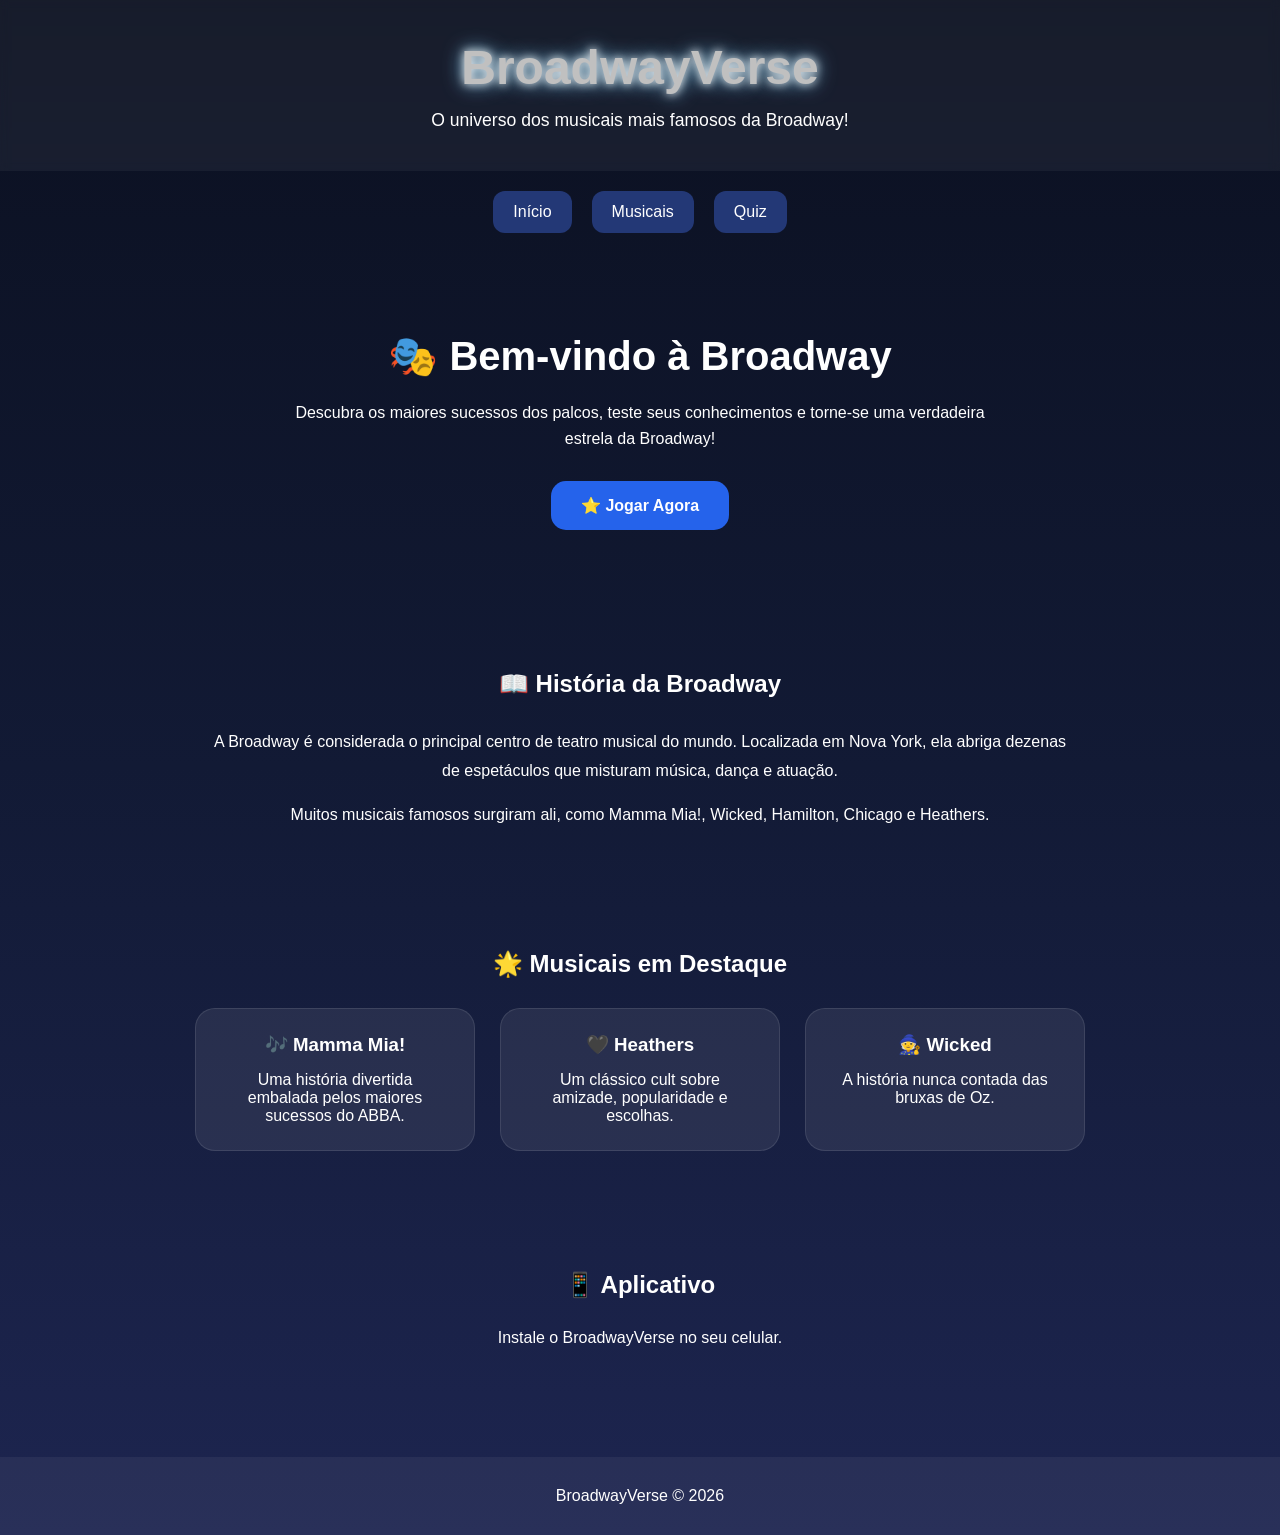
==== index.html @ 544c46d8 "Add files via upload" ====
<!DOCTYPE html>
<html lang="pt-BR">

<head>

    <!-- Configurações básicas -->
    <meta charset="UTF-8">
    <meta name="viewport" content="width=device-width, initial-scale=1.0">

    <!-- Nome do projeto -->
    <title>BroadwayVerse</title>

    <!-- CSS -->
    <link rel="stylesheet" href="style.css">

    <!-- PWA -->
    <link rel="manifest" href="manifest.json">

</head>

<body>

    <!-- Cabeçalho -->
    <header>

        <h1>BroadwayVerse</h1>

        <p>
            O universo dos musicais mais famosos da Broadway!
        </p>

    </header>

    <!-- Menu -->
    <nav>

        <a href="index.html">Início</a>
        <a href="musicais.html">Musicais</a>
        <a href="quiz.html">Quiz</a>

    </nav>

    <!-- Banner principal -->
    <section class="banner">

        <h2>🎭 Bem-vindo à Broadway</h2>

        <p>
            Descubra os maiores sucessos dos palcos,
            teste seus conhecimentos e torne-se uma
            verdadeira estrela da Broadway!
        </p>

        <a href="quiz.html" class="botao">
            ⭐ Jogar Agora
        </a>

    </section>

    <!-- História -->
    <section class="historia">

        <h2>📖 História da Broadway</h2>

        <p>
            A Broadway é considerada o principal centro
            de teatro musical do mundo. Localizada em
            Nova York, ela abriga dezenas de espetáculos
            que misturam música, dança e atuação.
        </p>

        <p>
            Muitos musicais famosos surgiram ali, como
            Mamma Mia!, Wicked, Hamilton, Chicago e
            Heathers.
        </p>

    </section>

    <!-- Destaques -->
    <section class="destaques">

        <h2>🌟 Musicais em Destaque</h2>

        <div class="cards">

            <div class="card">
                <h3>🎶 Mamma Mia!</h3>
                <p>
                    Uma história divertida embalada
                    pelos maiores sucessos do ABBA.
                </p>
            </div>

            <div class="card">
                <h3>🖤 Heathers</h3>
                <p>
                    Um clássico cult sobre amizade,
                    popularidade e escolhas.
                </p>
            </div>

            <div class="card">
                <h3>🧙 Wicked</h3>
                <p>
                    A história nunca contada das
                    bruxas de Oz.
                </p>
            </div>

        </div>

    </section>

    <!-- Download App -->
    <section class="download">

        <h2>📱 Aplicativo</h2>

        <p>
            Instale o BroadwayVerse no seu celular.
        </p>

        <button id="installBtn">
            📥 Baixar Aplicativo
        </button>

    </section>

    <!-- Rodapé -->
    <footer>

        <p>
            BroadwayVerse © 2026
        </p>

    </footer>

    <!-- Script principal -->
    <script src="script.js"></script>

</body>

</html>
---- style.css ----
/* ==========================
   CONFIGURAÇÕES GERAIS
========================== */

*{
    margin:0;
    padding:0;
    box-sizing:border-box;
}

body{
    font-family: Arial, Helvetica, sans-serif;

    background: linear-gradient(
        180deg,
        #0b1020,
        #121a35,
        #1d2550
    );

    color:white;

    min-height:100vh;
}

/* ==========================
   CABEÇALHO
========================== */

header{

    text-align:center;

    padding:40px 20px;

    background:rgba(255,255,255,0.05);

    backdrop-filter:blur(5px);

}

header h1{

    font-size:3rem;

    color:silver;

    text-shadow:
        0 0 10px #ffffff,
        0 0 20px #7dd3fc;

}

header p{

    margin-top:15px;

    font-size:1.1rem;

}

/* ==========================
   MENU
========================== */

nav{

    display:flex;

    justify-content:center;

    gap:20px;

    padding:20px;

}

nav a{

    text-decoration:none;

    color:white;

    background:#233876;

    padding:12px 20px;

    border-radius:12px;

    transition:0.3s;

}

nav a:hover{

    background:#3b82f6;

    transform:translateY(-3px);

}

/* ==========================
   BANNER
========================== */

.banner{

    text-align:center;

    padding:80px 20px;

}

.banner h2{

    font-size:2.5rem;

    margin-bottom:20px;

}

.banner p{

    max-width:700px;

    margin:auto;

    line-height:1.6;

}

.botao{

    display:inline-block;

    margin-top:30px;

    text-decoration:none;

    color:white;

    background:#2563eb;

    padding:15px 30px;

    border-radius:15px;

    transition:0.3s;

    font-weight:bold;

}

.botao:hover{

    transform:scale(1.05);

    box-shadow:
        0 0 20px #60a5fa;

}

/* ==========================
   SEÇÕES
========================== */

section{

    padding:60px 20px;

}

section h2{

    text-align:center;

    margin-bottom:30px;

}

/* ==========================
   CARDS
========================== */

.cards{

    display:flex;

    flex-wrap:wrap;

    justify-content:center;

    gap:25px;

}

.card{

    width:280px;

    background:rgba(255,255,255,0.08);

    border-radius:20px;

    padding:25px;

    text-align:center;

    transition:0.4s;

    border:1px solid rgba(255,255,255,0.1);

}

.card:hover{

    transform:translateY(-10px);

    box-shadow:
        0 0 25px #60a5fa;

}

.card h3{

    margin-bottom:15px;

}

/* ==========================
   HISTÓRIA
========================== */

.historia{

    max-width:900px;

    margin:auto;

    text-align:center;

}

.historia p{

    margin-top:15px;

    line-height:1.8;

}

/* ==========================
   DOWNLOAD
========================== */

.download{

    text-align:center;

}

#installBtn{

    margin-top:20px;

    background:#1d4ed8;

    color:white;

    border:none;

    padding:15px 30px;

    border-radius:15px;

    font-size:1rem;

    cursor:pointer;

    transition:0.3s;

}

#installBtn:hover{

    transform:scale(1.05);

    box-shadow:
        0 0 25px #60a5fa;

}

/* ==========================
   RODAPÉ
========================== */

footer{

    text-align:center;

    padding:30px;

    margin-top:50px;

    background:rgba(255,255,255,0.05);

}

/* ==========================
   BARRA DE XP
========================== */

.xp-container{

    width:90%;

    max-width:600px;

    margin:20px auto;

    background:#1e293b;

    border-radius:20px;

    overflow:hidden;

}

.xp-bar{

    width:0%;

    height:25px;

    background:linear-gradient(
        90deg,
        #60a5fa,
        #93c5fd
    );

    transition:1s;

}

/* ==========================
   MEDALHAS
========================== */

.medalha{

    font-size:2rem;

    margin:10px;

}

/* ==========================
   RESPONSIVIDADE
========================== */

@media(max-width:768px){

    .cards{

        flex-direction:column;

        align-items:center;

    }

    header h1{

        font-size:2rem;

    }

    .banner h2{

        font-size:2rem;

    }

}
/* ==========================
   POSTERS DOS MUSICAIS
========================== */

.poster{

    width:100%;

    height:350px;

    object-fit:cover;

    border-radius:15px;

    margin-bottom:15px;

    border:2px solid rgba(255,255,255,0.2);

}
/* ==========================
    Parte do quiz (botoes e cards )
    =========================== */

.quiz-box{

    max-width:800px;

    margin:auto;

    text-align:center;

}

#pergunta{

    margin-bottom:30px;

}

#respostas{

    display:flex;

    flex-direction:column;

    gap:15px;

}

.resposta-btn{

    padding:15px;

    border:none;

    border-radius:15px;

    cursor:pointer;

    background:#233876;

    color:white;

    font-size:1rem;

    transition:0.3s;

}

.resposta-btn:hover{

    background:#3b82f6;

    transform:scale(1.02);

}

#resultado{

    text-align:center;

    margin-top:20px;

    font-size:2rem;

}
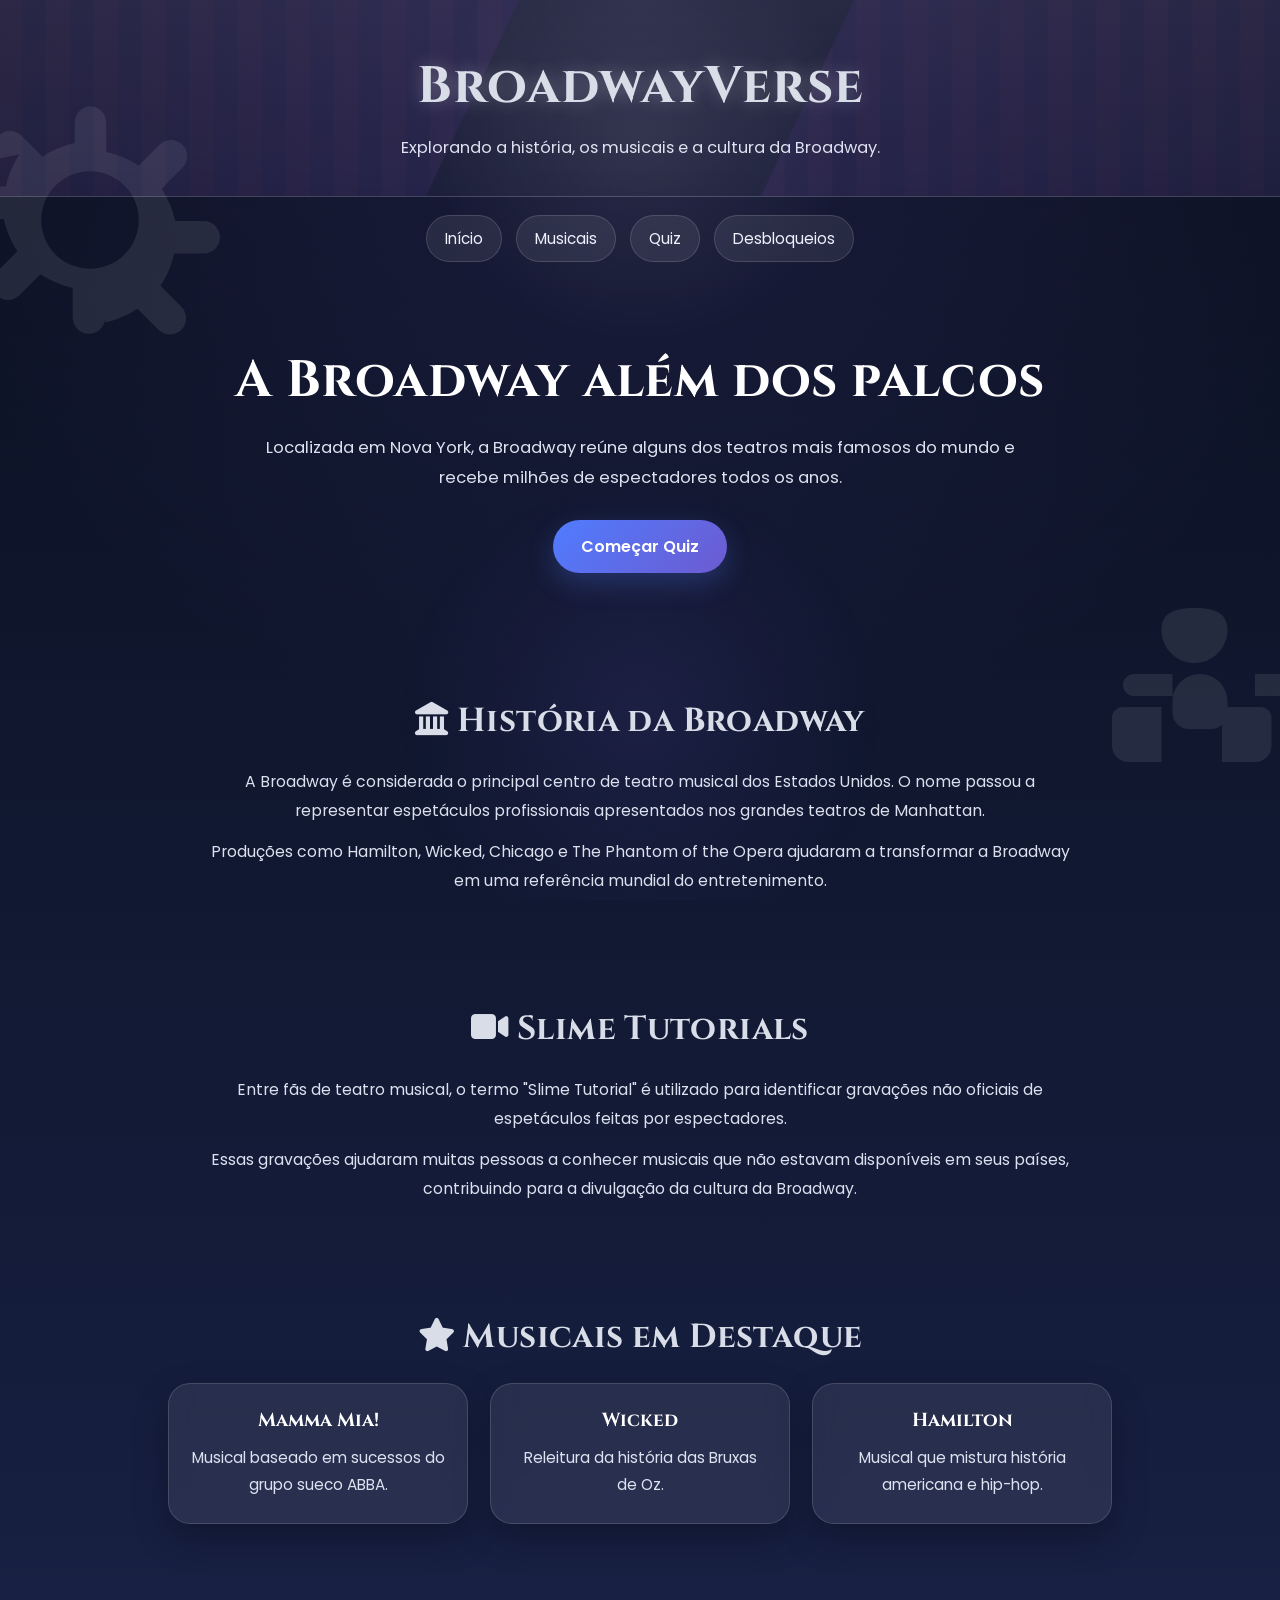
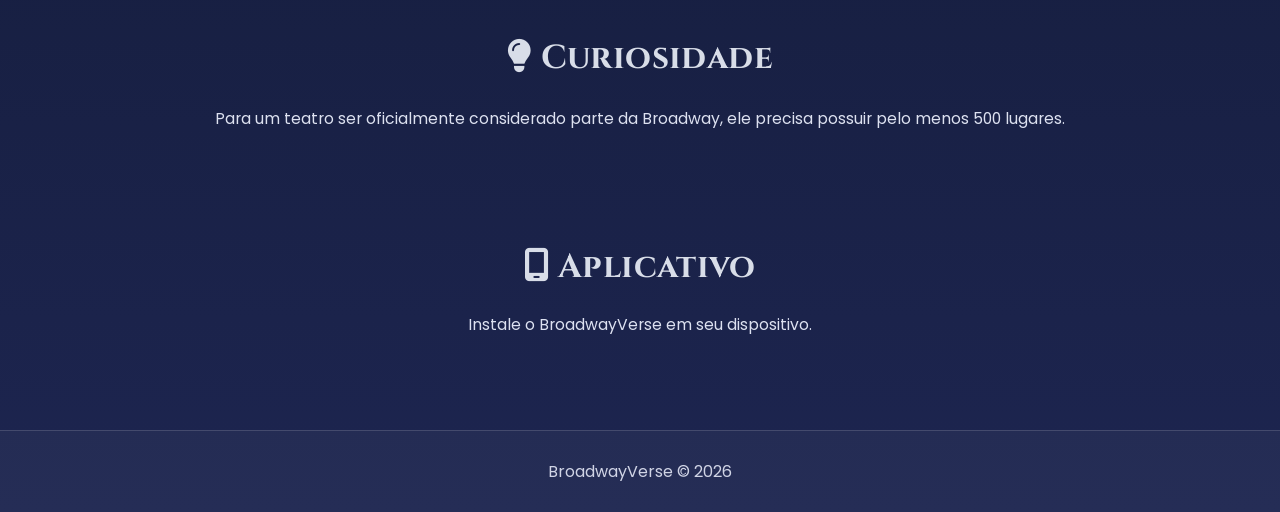
==== commit 9a896dba: "Add files via upload" ====
--- a/index.html
+++ b/index.html
@@ -1,14 +1,24 @@
 <!DOCTYPE html>
-<html lang="pt-BR">
-
+<html lang="en">
 <head>
-
-    <!-- Configurações básicas -->
     <meta charset="UTF-8">
     <meta name="viewport" content="width=device-width, initial-scale=1.0">
-
-    <!-- Nome do projeto -->
+    <title>Document</title>
+<head>
+
+    <!-- Configurações da página -->
+    <meta charset="UTF-8">
+    <meta name="viewport" content="width=device-width, initial-scale=1.0">
+
+    <!-- Título -->
     <title>BroadwayVerse</title>
+
+    <!-- Google Fonts -->
+    <link href="https://fonts.googleapis.com/css2?family=Cinzel:wght@400;600;700&family=Poppins:wght@300;400;500;600&display=swap" rel="stylesheet">
+
+    <!-- Font Awesome -->
+    <link rel="stylesheet"
+    href="https://cdnjs.cloudflare.com/ajax/libs/font-awesome/6.5.2/css/all.min.css">
 
     <!-- CSS -->
     <link rel="stylesheet" href="style.css">
@@ -20,39 +30,46 @@
 
 <body>
 
-    <!-- Cabeçalho -->
+    <!-- Elementos decorativos do fundo -->
+    <div class="fundo-teatro"></div>
+
+    <!-- Cabeçalho principal -->
     <header>
 
+        <div class="cortina-esquerda"></div>
+        <div class="cortina-direita"></div>
+
         <h1>BroadwayVerse</h1>
 
         <p>
-            O universo dos musicais mais famosos da Broadway!
+            Explorando a história, os musicais e a cultura da Broadway.
         </p>
 
     </header>
 
-    <!-- Menu -->
+    <!-- Navegação -->
     <nav>
 
         <a href="index.html">Início</a>
         <a href="musicais.html">Musicais</a>
         <a href="quiz.html">Quiz</a>
+        <a href="desbloqueios.html">Desbloqueios</a>
 
     </nav>
 
-    <!-- Banner principal -->
+    <!-- Banner -->
     <section class="banner">
 
-        <h2>🎭 Bem-vindo à Broadway</h2>
-
-        <p>
-            Descubra os maiores sucessos dos palcos,
-            teste seus conhecimentos e torne-se uma
-            verdadeira estrela da Broadway!
+        <h2>A Broadway além dos palcos</h2>
+
+        <p>
+            Localizada em Nova York, a Broadway reúne alguns dos
+            teatros mais famosos do mundo e recebe milhões de
+            espectadores todos os anos.
         </p>
 
         <a href="quiz.html" class="botao">
-            ⭐ Jogar Agora
+            Começar Quiz
         </a>
 
     </section>
@@ -60,19 +77,44 @@
     <!-- História -->
     <section class="historia">
 
-        <h2>📖 História da Broadway</h2>
-
-        <p>
-            A Broadway é considerada o principal centro
-            de teatro musical do mundo. Localizada em
-            Nova York, ela abriga dezenas de espetáculos
-            que misturam música, dança e atuação.
-        </p>
-
-        <p>
-            Muitos musicais famosos surgiram ali, como
-            Mamma Mia!, Wicked, Hamilton, Chicago e
-            Heathers.
+        <h2>
+            <i class="fa-solid fa-landmark"></i>
+            História da Broadway
+        </h2>
+
+        <p>
+            A Broadway é considerada o principal centro de teatro
+            musical dos Estados Unidos. O nome passou a representar
+            espetáculos profissionais apresentados nos grandes
+            teatros de Manhattan.
+        </p>
+
+        <p>
+            Produções como Hamilton, Wicked, Chicago e The Phantom
+            of the Opera ajudaram a transformar a Broadway em uma
+            referência mundial do entretenimento.
+        </p>
+
+    </section>
+
+    <!-- Slime Tutorials -->
+    <section class="historia">
+
+        <h2>
+            <i class="fa-solid fa-video"></i>
+            Slime Tutorials
+        </h2>
+
+        <p>
+            Entre fãs de teatro musical, o termo "Slime Tutorial"
+            é utilizado para identificar gravações não oficiais de
+            espetáculos feitas por espectadores.
+        </p>
+
+        <p>
+            Essas gravações ajudaram muitas pessoas a conhecer
+            musicais que não estavam disponíveis em seus países,
+            contribuindo para a divulgação da cultura da Broadway.
         </p>
 
     </section>
@@ -80,49 +122,76 @@
     <!-- Destaques -->
     <section class="destaques">
 
-        <h2>🌟 Musicais em Destaque</h2>
+        <h2>
+            <i class="fa-solid fa-star"></i>
+            Musicais em Destaque
+        </h2>
 
         <div class="cards">
 
             <div class="card">
-                <h3>🎶 Mamma Mia!</h3>
+
+                <h3>Mamma Mia!</h3>
+
                 <p>
-                    Uma história divertida embalada
-                    pelos maiores sucessos do ABBA.
+                    Musical baseado em sucessos do grupo sueco ABBA.
                 </p>
+
             </div>
 
             <div class="card">
-                <h3>🖤 Heathers</h3>
+
+                <h3>Wicked</h3>
+
                 <p>
-                    Um clássico cult sobre amizade,
-                    popularidade e escolhas.
+                    Releitura da história das Bruxas de Oz.
                 </p>
+
             </div>
 
             <div class="card">
-                <h3>🧙 Wicked</h3>
+
+                <h3>Hamilton</h3>
+
                 <p>
-                    A história nunca contada das
-                    bruxas de Oz.
+                    Musical que mistura história americana e hip-hop.
                 </p>
+
             </div>
 
         </div>
 
     </section>
 
-    <!-- Download App -->
+    <!-- Curiosidade -->
+    <section class="historia">
+
+        <h2>
+            <i class="fa-solid fa-lightbulb"></i>
+            Curiosidade
+        </h2>
+
+        <p>
+            Para um teatro ser oficialmente considerado parte da
+            Broadway, ele precisa possuir pelo menos 500 lugares.
+        </p>
+
+    </section>
+
+    <!-- Instalação -->
     <section class="download">
 
-        <h2>📱 Aplicativo</h2>
-
-        <p>
-            Instale o BroadwayVerse no seu celular.
+        <h2>
+            <i class="fa-solid fa-mobile-screen"></i>
+            Aplicativo
+        </h2>
+
+        <p>
+            Instale o BroadwayVerse em seu dispositivo.
         </p>
 
         <button id="installBtn">
-            📥 Baixar Aplicativo
+            Instalar Aplicativo
         </button>
 
     </section>
@@ -136,9 +205,18 @@
 
     </footer>
 
-    <!-- Script principal -->
+    <!-- Script -->
     <script src="script.js"></script>
 
-</body>
-
-</html>+    <script>
+
+    if("serviceWorker" in navigator){
+
+        navigator.serviceWorker.register(
+            "service-worker.js"
+        );
+
+    }
+
+    </script>
+</html>
--- a/style.css
+++ b/style.css
@@ -1,5 +1,24 @@
 /* ==========================
-   CONFIGURAÇÕES GERAIS
+   VARIÁVEIS GERAIS
+   Cores e fontes principais do projeto
+========================== */
+
+:root{
+    --fundo-escuro: #0b1020;
+    --fundo-meio: #121a35;
+    --fundo-claro: #1d2550;
+    --roxo: #6d5bd0;
+    --azul: #4f7cff;
+    --prata: #d8dde8;
+    --branco: #ffffff;
+    --texto: #eef2ff;
+    --cartao: rgba(255,255,255,0.08);
+    --borda: rgba(255,255,255,0.14);
+    --sombra: 0 14px 35px rgba(0,0,0,0.28);
+}
+
+/* ==========================
+   RESET BÁSICO
 ========================== */
 
 *{
@@ -8,55 +27,149 @@
     box-sizing:border-box;
 }
 
+html{
+    scroll-behavior:smooth;
+}
+
 body{
-    font-family: Arial, Helvetica, sans-serif;
-
-    background: linear-gradient(
-        180deg,
-        #0b1020,
-        #121a35,
-        #1d2550
-    );
-
-    color:white;
-
+    font-family:'Poppins', sans-serif;
+    background:
+        radial-gradient(circle at top, rgba(109,91,208,0.15), transparent 35%),
+        linear-gradient(180deg, var(--fundo-escuro), var(--fundo-meio), var(--fundo-claro));
+    color:var(--texto);
     min-height:100vh;
+    overflow-x:hidden;
+    position:relative;
+}
+
+/* ==========================
+   FUNDO DECORATIVO
+   Elementos opacos e flutuantes
+========================== */
+
+body::before,
+body::after{
+    content:"";
+    position:fixed;
+    inset:auto;
+    pointer-events:none;
+    opacity:0.09;
+    z-index:0;
+    background-repeat:no-repeat;
+    background-size:contain;
+}
+
+body::before{
+    top:10%;
+    left:-40px;
+    width:260px;
+    height:260px;
+    background-image:url("data:image/svg+xml,%3Csvg xmlns='http://www.w3.org/2000/svg' viewBox='0 0 512 512'%3E%3Cpath fill='%23ffffff' d='M256 32c17.7 0 32 14.3 32 32v58.3c22.8 4.9 44.4 14 63.6 26.9l41.2-41.2c12.5-12.5 32.8-12.5 45.3 0s12.5 32.8 0 45.3l-41.2 41.2c12.9 19.2 22 40.8 26.9 63.6H480c17.7 0 32 14.3 32 32s-14.3 32-32 32h-58.3c-4.9 22.8-14 44.4-26.9 63.6l41.2 41.2c12.5 12.5 12.5 32.8 0 45.3s-32.8 12.5-45.3 0l-41.2-41.2c-19.2 12.9-40.8 22-63.6 26.9V448c0 17.7-14.3 32-32 32s-32-14.3-32-32v-58.3c-22.8-4.9-44.4-14-63.6-26.9l-41.2 41.2c-12.5 12.5-32.8 12.5-45.3 0s-12.5-32.8 0-45.3l41.2-41.2c-12.9-19.2-22-40.8-26.9-63.6H32c-17.7 0-32-14.3-32-32s14.3-32 32-32h58.3c4.9-22.8 14-44.4 26.9-63.6L75.9 135.4c-12.5-12.5-12.5-32.8 0-45.3s32.8-12.5 45.3 0l41.2 41.2c19.2-12.9 40.8-22 63.6-26.9V64c0-17.7 14.3-32 32-32zm0 128a96 96 0 1 0 0 192 96 96 0 1 0 0-192z'/%3E%3C/svg%3E");
+    animation: flutuar 16s ease-in-out infinite;
+}
+
+body::after{
+    bottom:8%;
+    right:-30px;
+    width:220px;
+    height:220px;
+    background-image:url("data:image/svg+xml,%3Csvg xmlns='http://www.w3.org/2000/svg' viewBox='0 0 640 512'%3E%3Cpath fill='%23ffffff' d='M400 64c0 53-43 96-96 96S208 117 208 64s43-64 96-64 96 11 96 64zm-80 128c44.2 0 80 35.8 80 80v32c0 26.5-21.5 48-48 48h-64c-26.5 0-48-21.5-48-48v-32c0-44.2 35.8-80 80-80zm-224 32c0-17.7 14.3-32 32-32h112v64H128c-17.7 0-32-14.3-32-32zm384-32h112c17.7 0 32 14.3 32 32s-14.3 32-32 32H480v-64zm-96 96h112c17.7 0 32 14.3 32 32v80c0 26.5-21.5 48-48 48h-96v-160zm-176 0v160h-96c-26.5 0-48-21.5-48-48v-80c0-17.7 14.3-32 32-32h112z'/%3E%3C/svg%3E");
+    animation: flutuar 19s ease-in-out infinite reverse;
+}
+
+@keyframes flutuar{
+    0%,100%{ transform:translateY(0) rotate(0deg); }
+    50%{ transform:translateY(-18px) rotate(4deg); }
+}
+
+/* ==========================
+   FUNDO TEATRO
+   Camada suave para profundidade
+========================== */
+
+.fundo-teatro{
+    position:fixed;
+    inset:0;
+    background:
+        radial-gradient(circle at 50% 15%, rgba(255,255,255,0.08), transparent 22%),
+        radial-gradient(circle at 50% 80%, rgba(109,91,208,0.12), transparent 25%);
+    z-index:0;
+    pointer-events:none;
 }
 
 /* ==========================
    CABEÇALHO
+   Com cortinas laterais
 ========================== */
 
 header{
-
-    text-align:center;
-
-    padding:40px 20px;
-
-    background:rgba(255,255,255,0.05);
-
-    backdrop-filter:blur(5px);
-
+    position:relative;
+    z-index:1;
+    text-align:center;
+    padding:52px 20px 36px;
+    background:linear-gradient(180deg, rgba(255,255,255,0.08), rgba(255,255,255,0.03));
+    border-bottom:1px solid var(--borda);
+    overflow:hidden;
 }
 
 header h1{
-
-    font-size:3rem;
-
-    color:silver;
-
-    text-shadow:
-        0 0 10px #ffffff,
-        0 0 20px #7dd3fc;
-
+    font-family:'Cinzel', serif;
+    font-size:clamp(2rem, 4vw, 3.6rem);
+    color:var(--prata);
+    letter-spacing:1px;
+    text-shadow:0 0 18px rgba(255,255,255,0.28);
+    position:relative;
+    z-index:2;
 }
 
 header p{
-
-    margin-top:15px;
-
-    font-size:1.1rem;
-
+    margin-top:14px;
+    font-size:1.02rem;
+    color:rgba(238,242,255,0.92);
+    position:relative;
+    z-index:2;
+    max-width:760px;
+    margin-left:auto;
+    margin-right:auto;
+}
+
+.cortina-esquerda,
+.cortina-direita{
+    position:absolute;
+    top:0;
+    bottom:0;
+    width:52%;
+    background:
+        repeating-linear-gradient(
+            90deg,
+            rgba(146, 77, 191, 0.22) 0 24px,
+            rgba(89, 60, 153, 0.30) 24px 48px
+        );
+    filter:blur(0.2px);
+    z-index:1;
+    opacity:0.55;
+}
+
+.cortina-esquerda{
+    left:0;
+    clip-path:polygon(0 0, 100% 0, 86% 100%, 0 100%);
+    animation: abrirEsquerda 1.7s ease-out forwards;
+}
+
+.cortina-direita{
+    right:0;
+    clip-path:polygon(14% 0, 100% 0, 100% 100%, 0 100%);
+    animation: abrirDireita 1.7s ease-out forwards;
+}
+
+@keyframes abrirEsquerda{
+    from{ transform:translateX(0); }
+    to{ transform:translateX(-22%); }
+}
+
+@keyframes abrirDireita{
+    from{ transform:translateX(0); }
+    to{ transform:translateX(22%); }
 }
 
 /* ==========================
@@ -64,39 +177,55 @@
 ========================== */
 
 nav{
-
+    position:relative;
+    z-index:1;
     display:flex;
-
     justify-content:center;
-
-    gap:20px;
-
-    padding:20px;
-
+    flex-wrap:wrap;
+    gap:14px;
+    padding:18px 20px 8px;
 }
 
 nav a{
-
     text-decoration:none;
-
-    color:white;
-
-    background:#233876;
-
-    padding:12px 20px;
-
-    border-radius:12px;
-
-    transition:0.3s;
-
+    color:var(--texto);
+    background:rgba(255,255,255,0.08);
+    border:1px solid var(--borda);
+    padding:11px 18px;
+    border-radius:999px;
+    transition:0.25s ease;
+    font-size:0.95rem;
+    backdrop-filter:blur(8px);
 }
 
 nav a:hover{
-
-    background:#3b82f6;
-
-    transform:translateY(-3px);
-
+    transform:translateY(-2px);
+    background:rgba(111, 148, 255, 0.22);
+    border-color:rgba(145, 177, 255, 0.36);
+}
+
+/* ==========================
+   SEÇÕES
+========================== */
+
+section{
+    position:relative;
+    z-index:1;
+    padding:56px 20px;
+}
+
+section h2{
+    font-family:'Cinzel', serif;
+    font-size:clamp(1.5rem, 2.6vw, 2.2rem);
+    text-align:center;
+    margin-bottom:24px;
+    color:var(--prata);
+    letter-spacing:0.4px;
+}
+
+section h3{
+    font-family:'Cinzel', serif;
+    color:var(--branco);
 }
 
 /* ==========================
@@ -104,190 +233,254 @@
 ========================== */
 
 .banner{
-
-    text-align:center;
-
-    padding:80px 20px;
-
+    text-align:center;
+    padding:76px 20px 70px;
+    max-width:980px;
+    margin:0 auto;
 }
 
 .banner h2{
-
-    font-size:2.5rem;
-
-    margin-bottom:20px;
-
+    font-family:'Cinzel', serif;
+    font-size:clamp(2rem, 4vw, 3.3rem);
+    margin-bottom:18px;
+    color:var(--branco);
 }
 
 .banner p{
-
-    max-width:700px;
-
-    margin:auto;
-
-    line-height:1.6;
-
+    max-width:760px;
+    margin:0 auto;
+    line-height:1.8;
+    color:rgba(238,242,255,0.93);
+    font-size:1.03rem;
 }
 
 .botao{
-
     display:inline-block;
-
-    margin-top:30px;
-
+    margin-top:28px;
     text-decoration:none;
-
-    color:white;
-
-    background:#2563eb;
-
-    padding:15px 30px;
-
-    border-radius:15px;
-
-    transition:0.3s;
-
-    font-weight:bold;
-
+    color:var(--branco);
+    background:linear-gradient(135deg, #4f7cff, #6d5bd0);
+    padding:14px 28px;
+    border-radius:999px;
+    transition:0.25s ease;
+    font-weight:600;
+    box-shadow:0 10px 26px rgba(79,124,255,0.25);
 }
 
 .botao:hover{
-
-    transform:scale(1.05);
-
-    box-shadow:
-        0 0 20px #60a5fa;
-
-}
-
-/* ==========================
-   SEÇÕES
-========================== */
-
-section{
-
-    padding:60px 20px;
-
-}
-
-section h2{
-
-    text-align:center;
-
-    margin-bottom:30px;
-
+    transform:translateY(-2px);
+    box-shadow:0 14px 30px rgba(79,124,255,0.35);
+}
+
+/* ==========================
+   TEXTO CENTRAL
+========================== */
+
+.historia{
+    max-width:900px;
+    margin:0 auto;
+    text-align:center;
+}
+
+.historia p{
+    margin-top:12px;
+    line-height:1.85;
+    font-size:0.98rem;
+    color:rgba(238,242,255,0.92);
 }
 
 /* ==========================
    CARDS
+   Grid centralizado
 ========================== */
 
 .cards{
-
-    display:flex;
-
-    flex-wrap:wrap;
-
+    display:grid;
+    grid-template-columns:repeat(auto-fit, minmax(240px, 300px));
     justify-content:center;
-
-    gap:25px;
-
+    gap:22px;
+    max-width:1100px;
+    margin:0 auto;
 }
 
 .card{
-
-    width:280px;
-
+    background:var(--cartao);
+    border:1px solid var(--borda);
+    border-radius:22px;
+    padding:24px 22px;
+    text-align:center;
+    box-shadow:var(--sombra);
+    backdrop-filter:blur(10px);
+    transition:0.25s ease;
+}
+
+.card:hover{
+    transform:translateY(-4px);
+    border-color:rgba(141, 168, 255, 0.35);
+    box-shadow:0 18px 40px rgba(0,0,0,0.34);
+}
+
+.card h3{
+    margin-bottom:12px;
+    font-size:1.18rem;
+}
+
+.card p{
+    line-height:1.75;
+    font-size:0.96rem;
+    color:rgba(238,242,255,0.92);
+}
+
+/* ==========================
+   IMAGENS DOS CARDS
+========================== */
+
+.poster{
+    width:100%;
+    height:340px;
+    object-fit:cover;
+    border-radius:16px;
+    margin-bottom:14px;
+    border:1px solid rgba(255,255,255,0.14);
+    display:block;
+}
+
+/* ==========================
+   DOWNLOAD
+========================== */
+
+.download{
+    text-align:center;
+}
+
+.download p{
+    margin-top:10px;
+    font-size:0.98rem;
+    color:rgba(238,242,255,0.92);
+}
+
+#installBtn{
+    margin-top:20px;
+    background:linear-gradient(135deg, #4f7cff, #6d5bd0);
+    color:var(--branco);
+    border:none;
+    padding:14px 24px;
+    border-radius:999px;
+    font-size:0.98rem;
+    cursor:pointer;
+    transition:0.25s ease;
+    font-weight:600;
+    box-shadow:0 10px 26px rgba(79,124,255,0.22);
+}
+
+#installBtn:hover{
+    transform:translateY(-2px);
+}
+
+/* ==========================
+   QUIZ
+   Área principal do quiz
+========================== */
+
+.quiz-box{
+    max-width:820px;
+    margin:0 auto;
+    text-align:center;
+}
+
+#pergunta{
+    margin-bottom:26px;
+    font-size:clamp(1.4rem, 2.2vw, 1.9rem);
+}
+
+#respostas{
+    display:grid;
+    gap:14px;
+    max-width:720px;
+    margin:0 auto;
+}
+
+.resposta-btn{
+    padding:14px 16px;
+    border:none;
+    border-radius:16px;
+    cursor:pointer;
     background:rgba(255,255,255,0.08);
-
+    color:var(--branco);
+    font-size:0.98rem;
+    border:1px solid var(--borda);
+    transition:0.22s ease;
+}
+
+.resposta-btn:hover{
+    background:rgba(79,124,255,0.22);
+    transform:translateY(-2px);
+}
+
+/* ==========================
+   PONTUAÇÃO
+========================== */
+
+#pontos,
+#streak,
+#resultado,
+#nivel{
+    text-align:center;
+    margin-top:10px;
+}
+
+#resultado{
+    font-size:1.6rem;
+    margin-top:18px;
+}
+
+/* ==========================
+   BLOQUEIOS
+   Tela dos musicais liberados
+========================== */
+
+.lista-bloqueio{
+    max-width:940px;
+    margin:0 auto;
+    display:grid;
+    gap:18px;
+}
+
+.bloqueio-card{
+    background:var(--cartao);
+    border:1px solid var(--borda);
     border-radius:20px;
-
-    padding:25px;
-
-    text-align:center;
-
-    transition:0.4s;
-
-    border:1px solid rgba(255,255,255,0.1);
-
-}
-
-.card:hover{
-
-    transform:translateY(-10px);
-
-    box-shadow:
-        0 0 25px #60a5fa;
-
-}
-
-.card h3{
-
-    margin-bottom:15px;
-
-}
-
-/* ==========================
-   HISTÓRIA
-========================== */
-
-.historia{
-
-    max-width:900px;
-
-    margin:auto;
-
-    text-align:center;
-
-}
-
-.historia p{
-
-    margin-top:15px;
-
-    line-height:1.8;
-
-}
-
-/* ==========================
-   DOWNLOAD
-========================== */
-
-.download{
-
-    text-align:center;
-
-}
-
-#installBtn{
-
-    margin-top:20px;
-
-    background:#1d4ed8;
-
-    color:white;
-
-    border:none;
-
-    padding:15px 30px;
-
-    border-radius:15px;
-
-    font-size:1rem;
-
-    cursor:pointer;
-
-    transition:0.3s;
-
-}
-
-#installBtn:hover{
-
-    transform:scale(1.05);
-
-    box-shadow:
-        0 0 25px #60a5fa;
-
+    padding:20px 22px;
+    text-align:center;
+    box-shadow:var(--sombra);
+    backdrop-filter:blur(10px);
+}
+
+.bloqueio-card h3{
+    font-size:1.2rem;
+    margin-bottom:8px;
+}
+
+.bloqueio-card p{
+    line-height:1.7;
+    color:rgba(238,242,255,0.92);
+}
+
+.bloqueado{
+    opacity:0.72;
+}
+
+.liberado{
+    border-color:rgba(120, 255, 193, 0.3);
+}
+
+.pontos-tag{
+    display:inline-block;
+    margin-top:10px;
+    padding:7px 12px;
+    border-radius:999px;
+    background:rgba(255,255,255,0.08);
+    font-size:0.88rem;
 }
 
 /* ==========================
@@ -295,63 +488,14 @@
 ========================== */
 
 footer{
-
-    text-align:center;
-
-    padding:30px;
-
-    margin-top:50px;
-
-    background:rgba(255,255,255,0.05);
-
-}
-
-/* ==========================
-   BARRA DE XP
-========================== */
-
-.xp-container{
-
-    width:90%;
-
-    max-width:600px;
-
-    margin:20px auto;
-
-    background:#1e293b;
-
-    border-radius:20px;
-
-    overflow:hidden;
-
-}
-
-.xp-bar{
-
-    width:0%;
-
-    height:25px;
-
-    background:linear-gradient(
-        90deg,
-        #60a5fa,
-        #93c5fd
-    );
-
-    transition:1s;
-
-}
-
-/* ==========================
-   MEDALHAS
-========================== */
-
-.medalha{
-
-    font-size:2rem;
-
-    margin:10px;
-
+    position:relative;
+    z-index:1;
+    text-align:center;
+    padding:28px 20px;
+    margin-top:38px;
+    background:rgba(255,255,255,0.04);
+    border-top:1px solid var(--borda);
+    color:rgba(238,242,255,0.85);
 }
 
 /* ==========================
@@ -360,110 +504,34 @@
 
 @media(max-width:768px){
 
+    header{
+        padding-top:44px;
+    }
+
+    nav{
+        gap:10px;
+    }
+
+    nav a{
+        width:fit-content;
+    }
+
+    .banner{
+        padding-top:58px;
+        padding-bottom:56px;
+    }
+
     .cards{
-
-        flex-direction:column;
-
-        align-items:center;
-
-    }
-
-    header h1{
-
-        font-size:2rem;
-
-    }
-
-    .banner h2{
-
-        font-size:2rem;
-
-    }
-
-}
-/* ==========================
-   POSTERS DOS MUSICAIS
-========================== */
-
-.poster{
-
-    width:100%;
-
-    height:350px;
-
-    object-fit:cover;
-
-    border-radius:15px;
-
-    margin-bottom:15px;
-
-    border:2px solid rgba(255,255,255,0.2);
-
-}
-/* ==========================
-    Parte do quiz (botoes e cards )
-    =========================== */
-
-.quiz-box{
-
-    max-width:800px;
-
-    margin:auto;
-
-    text-align:center;
-
-}
-
-#pergunta{
-
-    margin-bottom:30px;
-
-}
-
-#respostas{
-
-    display:flex;
-
-    flex-direction:column;
-
-    gap:15px;
-
-}
-
-.resposta-btn{
-
-    padding:15px;
-
-    border:none;
-
-    border-radius:15px;
-
-    cursor:pointer;
-
-    background:#233876;
-
-    color:white;
-
-    font-size:1rem;
-
-    transition:0.3s;
-
-}
-
-.resposta-btn:hover{
-
-    background:#3b82f6;
-
-    transform:scale(1.02);
-
-}
-
-#resultado{
-
-    text-align:center;
-
-    margin-top:20px;
-
-    font-size:2rem;
-
+        grid-template-columns:1fr;
+        max-width:420px;
+    }
+
+    .poster{
+        height:300px;
+    }
+
+    .cortina-esquerda,
+    .cortina-direita{
+        opacity:0.34;
+    }
 }
